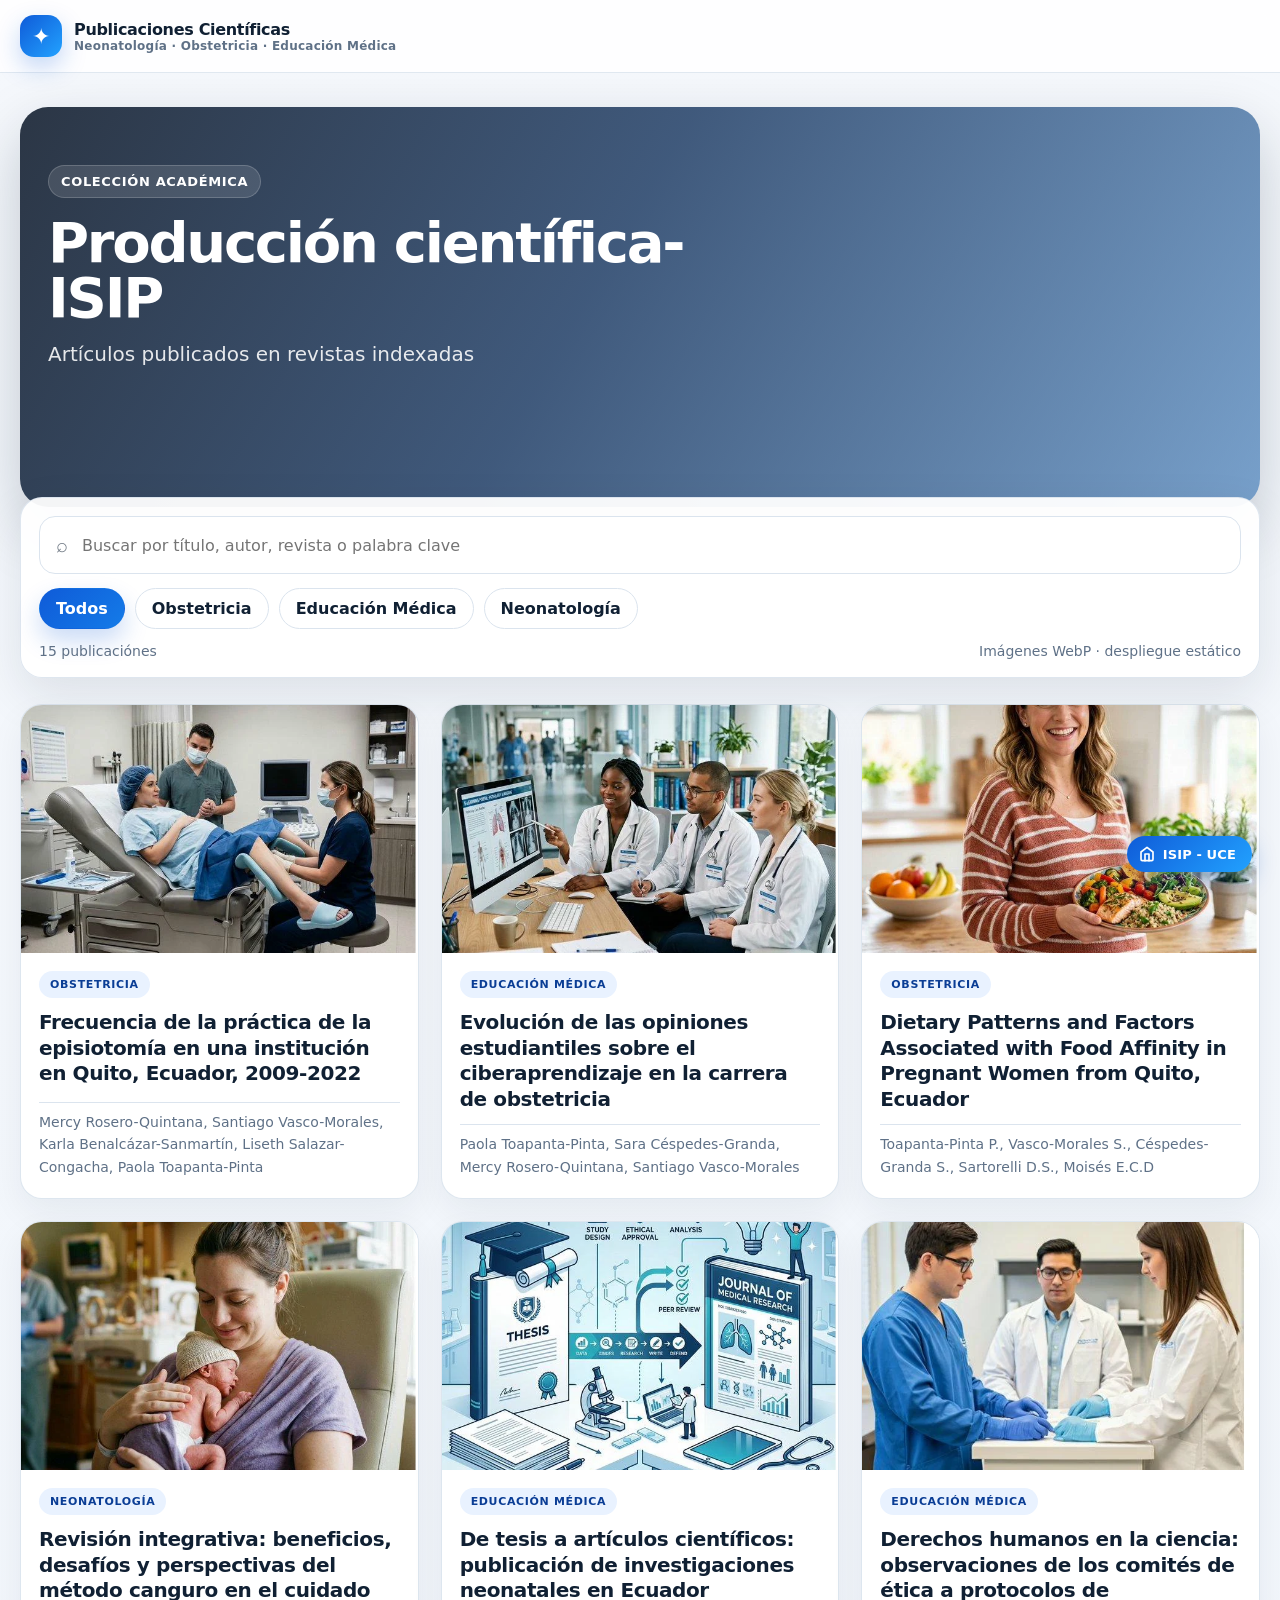
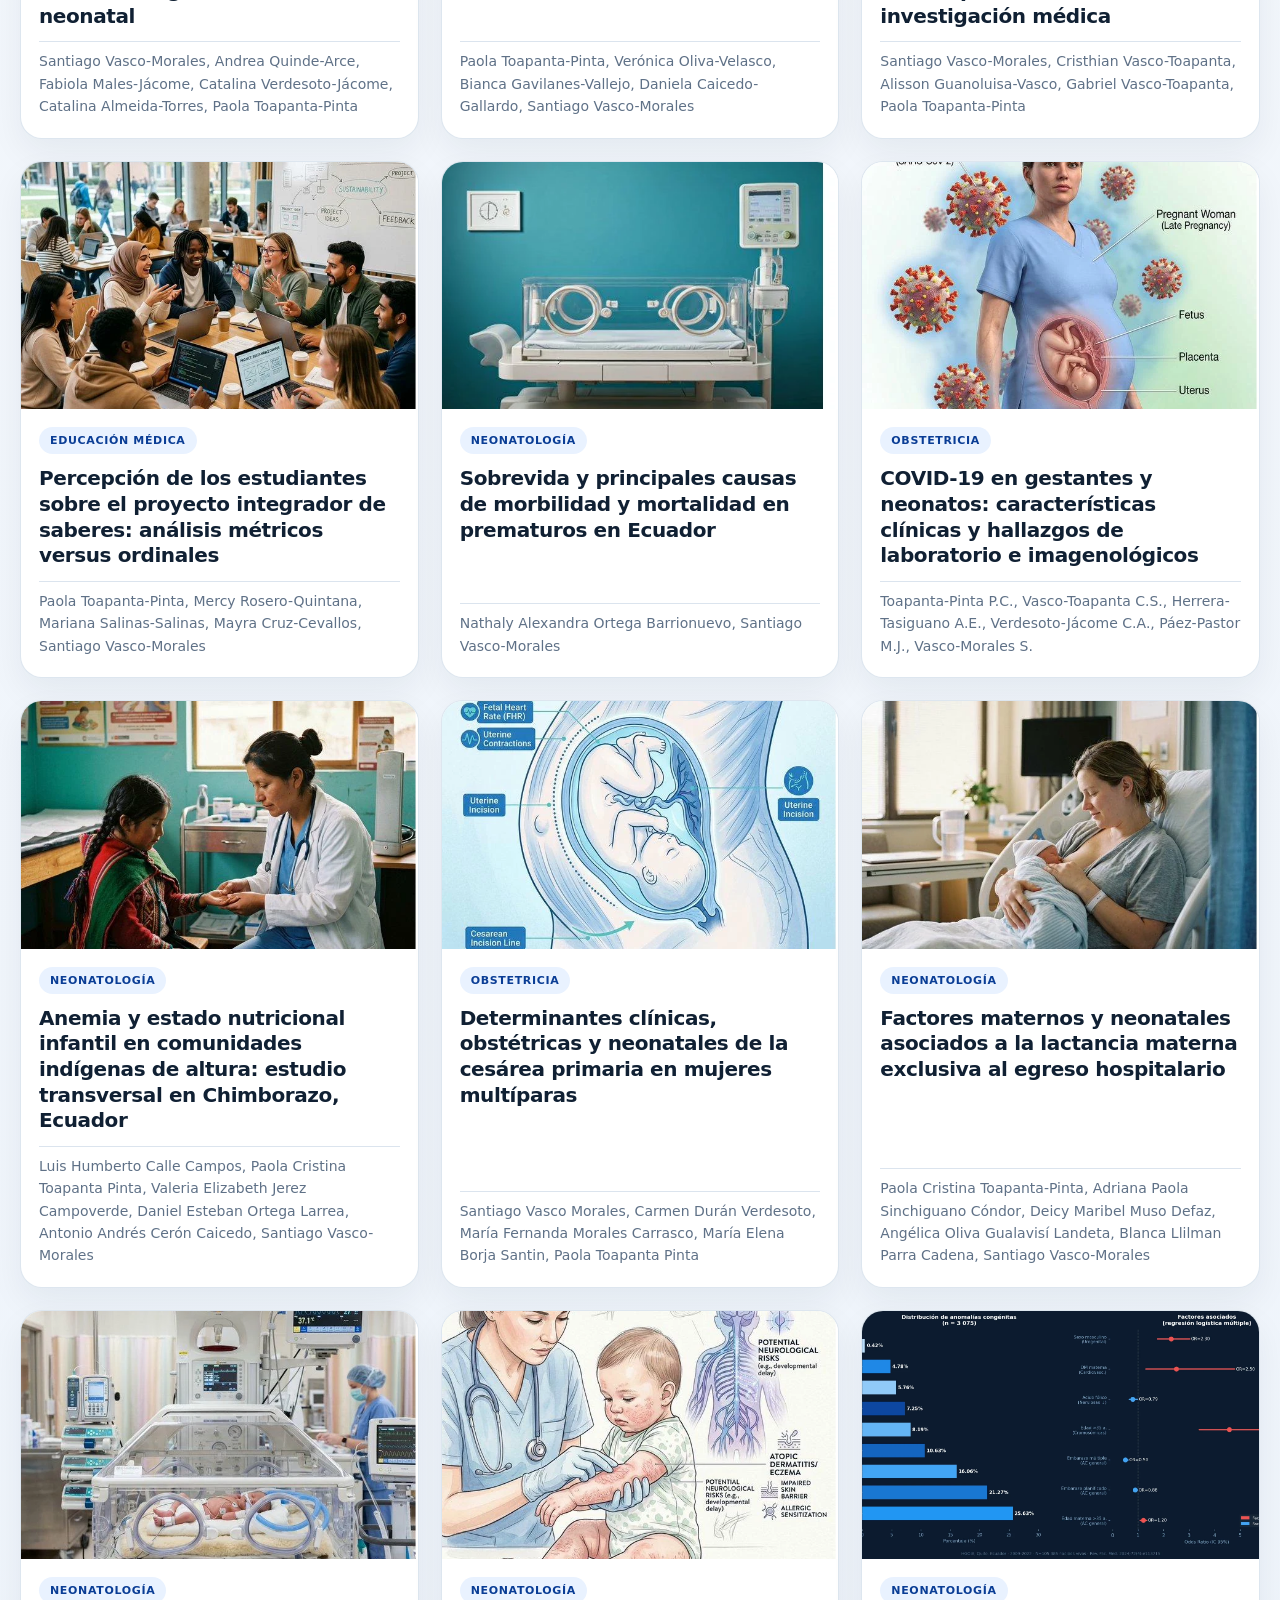
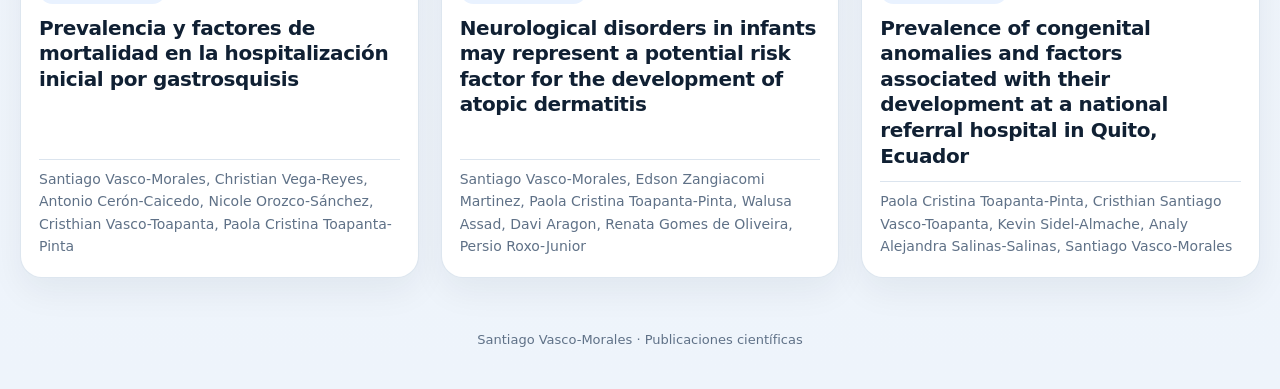
==== index.html @ 85990f14 "Version inicial del sitio publicaciones-isip" ====
<!DOCTYPE html>
<html lang="es">
<head>
  <meta charset="utf-8">
  <meta name="viewport" content="width=device-width,initial-scale=1">
  <title>Publicaciones Científicas | Santiago Vasco-Morales</title>
  <meta name="description" content="Colección de publicaciones científicas en Neonatología, Obstetricia y Educación Médica.">
  <link rel="stylesheet" href="css/styles.css">
</head>
<body>
  <header class="topbar">
    <div class="container topbar-inner">
      <div class="brand">
        <div class="brand-mark">✦</div>
        <div>
          <div>Publicaciones Científicas</div>
          <small>Neonatología · Obstetricia · Educación Médica</small>
        </div>
      </div>
    </div>
  </header>

  <section class="hero">
    <div class="container">
      <div class="hero-card">
        <div class="hero-content">
          <div class="eyebrow">Colección académica</div>
          <h1>Producción científica-ISIP</h1>
          <p>Artículos publicados en revistas indexadas</p>
        </div>
      </div>
    </div>
  </section>

  <section class="toolbar">
    <div class="container">
      <div class="toolbar-card">
        <label class="search-wrap">
          <span>⌕</span>
          <input id="searchInput" type="search" placeholder="Buscar por título, autor, revista o palabra clave">
        </label>
        <div class="filters" id="filters"></div>
        <div class="stats">
          <div id="resultText">15 publicaciones</div>
          <div>Imágenes WebP · despliegue estático</div>
        </div>
      </div>
    </div>
  </section>

  <main class="grid-section">
    <div class="container">
      <div id="grid" class="grid"></div>
      <div id="empty" class="empty">No hay resultados.</div>
    </div>
  </main>

  <div id="modal" class="modal">
    <div class="dialog" role="dialog" aria-modal="true" aria-labelledby="dialogTitle">
      <div class="dialog-hero">
        <img id="modalImg" src="" alt="" loading="eager">
        <div class="dialog-overlay"></div>
        <button class="dialog-close" id="closeModal">×</button>
        <div class="dialog-top">
          <span id="modalCategory" class="badge"></span>
          <h2 id="dialogTitle" class="dialog-title"></h2>
        </div>
      </div>
      <div class="dialog-body">
        <div style="display:grid;gap:18px;">
          <section class="panel"><h3>Enfoque</h3><p id="modalEnfoque"></p></section>
          <section class="panel"><h3>Importancia</h3><p id="modalImportancia"></p></section>
        </div>
        <aside class="meta">
          <div class="meta-item"><span class="meta-label">Autores</span><div class="meta-value" id="modalAuthors"></div></div>
          <div class="meta-item"><span class="meta-label">Revista</span><div class="meta-value" id="modalJournal"></div></div>
          <div class="meta-item"><span class="meta-label">DOI / Enlace</span><div class="meta-value"><a id="modalDoi" class="doi-link" href="#" target="_blank" rel="noopener noreferrer"></a></div></div>
        </aside>
      </div>
    </div>
  </div>

  <footer class="footer"><div class="container">Santiago Vasco-Morales · Publicaciones científicas</div></footer>

  <script src="js/app.js"></script>

  <a href="https://www.uce.edu.ec/web/gisip/home" target="_blank" rel="noopener noreferrer"
     title="Ir a ISIP - UCE"
     style="
       position:fixed; bottom:28px; right:28px; z-index:999;
       display:flex; align-items:center; gap:8px;
       padding:10px 16px 10px 12px;
       background:linear-gradient(135deg,#0f5bd8,#22a2ff);
       color:#fff; font-family:inherit; font-size:13px; font-weight:700;
       border-radius:999px; text-decoration:none;
       box-shadow:0 8px 24px rgba(15,91,216,.35);
       transition:transform .2s, box-shadow .2s;
       letter-spacing:.01em;
     "
     onmouseover="this.style.transform='translateY(-2px)';this.style.boxShadow='0 14px 32px rgba(15,91,216,.45)'"
     onmouseout="this.style.transform='';this.style.boxShadow='0 8px 24px rgba(15,91,216,.35)'"
  >
    <svg width="16" height="16" viewBox="0 0 24 24" fill="none" stroke="currentColor" stroke-width="2.5" stroke-linecap="round" stroke-linejoin="round"><path d="M3 9l9-7 9 7v11a2 2 0 0 1-2 2H5a2 2 0 0 1-2-2z"/><polyline points="9 22 9 12 15 12 15 22"/></svg>
    ISIP - UCE
  </a>
</body>
</html>
---- css/styles.css ----
:root {
      --bg: #f4f7fb;
      --surface: #ffffff;
      --surface-2: #f8fafc;
      --text: #102033;
      --muted: #5f7187;
      --line: #dbe4ee;
      --primary: #0f5bd8;
      --primary-2: #0a3d95;
      --chip: #e9f2ff;
      --shadow: 0 18px 48px rgba(16,32,51,.10);
      --radius: 18px;
      --max: 1240px;
    }
    * { box-sizing: border-box; }
    html { scroll-behavior: smooth; }
    body {
      margin: 0;
      font-family: Inter, ui-sans-serif, system-ui, -apple-system, BlinkMacSystemFont, "Segoe UI", sans-serif;
      color: var(--text);
      background: linear-gradient(180deg, #f5f8fc 0%, #eef4fb 100%);
    }
    img { max-width: 100%; display: block; }
    a { color: inherit; text-decoration: none; }
    button, input { font: inherit; }
    .container { width: min(calc(100% - 32px), var(--max)); margin: 0 auto; }
    .topbar {
      position: sticky; top: 0; z-index: 30;
      background: rgba(255,255,255,.86);
      backdrop-filter: blur(10px);
      border-bottom: 1px solid rgba(219,228,238,.85);
    }
    .topbar-inner {
      display: flex; align-items: center; justify-content: space-between; gap: 16px;
      min-height: 72px;
    }
    .brand {
      display: flex; align-items: center; gap: 12px; font-weight: 800; letter-spacing: -.02em;
    }
    .brand-mark {
      width: 42px; height: 42px; border-radius: 14px;
      background: linear-gradient(135deg, var(--primary), #22a2ff);
      box-shadow: 0 10px 24px rgba(15,91,216,.25);
      display: grid; place-items: center; color: white; font-size: 22px;
      flex: 0 0 auto;
    }
    .brand small { display: block; color: var(--muted); font-weight: 600; font-size: 12px; letter-spacing: .02em; }
    .hero { padding: 34px 0 24px; }
    .hero-card {
      position: relative; overflow: hidden; border-radius: 28px; min-height: 400px;
      color: white; box-shadow: 0 24px 60px rgba(11,27,46,.22);
      background: linear-gradient(120deg, rgba(10,22,39,.86) 0%, rgba(13,45,88,.78) 46%, rgba(17,88,162,.55) 100%);
      isolation: isolate;
    }
    .hero-content { width: min(100%, 780px); padding: 58px 28px; }
    .eyebrow {
      display: inline-flex; align-items: center; gap: 8px;
      padding: 8px 12px; border-radius: 999px;
      background: rgba(255,255,255,.12); border: 1px solid rgba(255,255,255,.18);
      font-size: 13px; font-weight: 700; letter-spacing: .05em; text-transform: uppercase;
    }
    h1 { margin: 18px 0 12px; font-size: clamp(34px, 5vw, 56px); line-height: .98; letter-spacing: -.04em; }
    .hero p { margin: 0; max-width: 720px; color: rgba(255,255,255,.88); font-size: clamp(16px, 2vw, 20px); line-height: 1.65; }
    .toolbar { margin: -34px auto 0; position: relative; z-index: 4; }
    .toolbar-card {
      background: rgba(255,255,255,.95); border: 1px solid rgba(219,228,238,.9);
      box-shadow: var(--shadow); border-radius: 22px; padding: 18px; display: grid; gap: 14px;
    }
    .search-wrap {
      display: flex; align-items: center; gap: 12px; min-height: 58px;
      border: 1px solid var(--line); background: var(--surface); border-radius: 16px; padding: 0 16px;
    }
    .search-wrap span { font-size: 20px; opacity: .6; }
    .search-wrap input { width: 100%; border: 0; outline: 0; background: transparent; color: var(--text); }
    .filters { display: flex; flex-wrap: wrap; gap: 10px; }
    .filter-btn {
      border: 1px solid var(--line); background: var(--surface); color: var(--text);
      border-radius: 999px; padding: 10px 16px; font-weight: 700; cursor: pointer; transition: .2s ease;
    }
    .filter-btn:hover { border-color: #b8c8da; transform: translateY(-1px); }
    .filter-btn.active {
      background: linear-gradient(135deg, var(--primary), #147be8); color: #fff;
      border-color: transparent; box-shadow: 0 12px 24px rgba(15,91,216,.22);
    }
    .stats { display: flex; justify-content: space-between; align-items: center; gap: 12px; color: var(--muted); font-size: 14px; }
    .grid-section { padding: 26px 0 54px; }
    .grid { display: grid; grid-template-columns: repeat(3, minmax(0,1fr)); gap: 22px; }
    .card {
      background: var(--surface); border: 1px solid rgba(219,228,238,.92); border-radius: 22px;
      overflow: hidden; box-shadow: 0 14px 34px rgba(16,32,51,.06);
      transition: transform .22s ease, box-shadow .22s ease, border-color .22s ease;
      cursor: pointer; display: flex; flex-direction: column; min-height: 100%;
    }
    .card:hover { transform: translateY(-4px); box-shadow: 0 24px 50px rgba(16,32,51,.12); border-color: #c8d7e7; }
    .thumb { position: relative; aspect-ratio: 16/10; overflow: hidden; background: #e7eef7; }
    .thumb img { width: 100%; height: 100%; object-fit: cover; transition: transform .45s ease; }
    .card:hover .thumb img { transform: scale(1.035); }
    .content { padding: 18px 18px 20px; display: flex; flex-direction: column; gap: 12px; flex: 1; }
    .badge {
      width: fit-content; display: inline-flex; align-items: center;
      padding: 7px 11px; border-radius: 999px; background: var(--chip); color: var(--primary-2);
      font-weight: 800; font-size: 11px; letter-spacing: .06em; text-transform: uppercase;
    }
    .title { margin: 0; font-size: 20px; line-height: 1.28; letter-spacing: -.02em; }
    .authors { color: var(--muted); font-size: 14px; line-height: 1.6; margin-top: auto; padding-top: 8px; border-top: 1px solid var(--line); }
    .empty { display: none; background: var(--surface); border: 1px dashed #bfd0e3; border-radius: 22px; padding: 28px; color: var(--muted); text-align: center; }
    .modal { position: fixed; inset: 0; z-index: 80; display: none; align-items: flex-start; justify-content: center; padding: 24px 16px; background: rgba(8,18,32,.72); backdrop-filter: blur(8px); overflow: auto; }
    .modal.open { display: flex; }
    .dialog { width: min(100%, 1080px); background: var(--surface); border-radius: 28px; overflow: hidden; box-shadow: 0 28px 70px rgba(0,0,0,.25); animation: pop .18s ease-out; }
    @keyframes pop { from { opacity: 0; transform: translateY(10px) scale(.985); } to { opacity: 1; transform: translateY(0) scale(1); } }
    .dialog-hero { position: relative; min-height: 330px; background: #d9e7f8; }
    .dialog-hero img { width: 100%; height: 100%; object-fit: cover; position: absolute; inset: 0; }
    .dialog-overlay { position: absolute; inset: 0; background: linear-gradient(180deg, rgba(7,20,35,.18) 0%, rgba(7,20,35,.62) 65%, rgba(7,20,35,.82) 100%); }
    .dialog-top { position: absolute; left: 26px; right: 26px; bottom: 24px; color: white; display: grid; gap: 12px; }
    .dialog-title { margin: 0; font-size: clamp(28px, 4vw, 40px); line-height: 1.08; letter-spacing: -.03em; max-width: 900px; text-wrap: balance; }
    .dialog-close { position: absolute; top: 18px; right: 18px; border: 0; border-radius: 999px; width: 46px; height: 46px; background: rgba(10,20,35,.46); color: white; cursor: pointer; font-size: 24px; }
    .dialog-body { padding: 24px 26px 28px; display: grid; grid-template-columns: 1.1fr .9fr; gap: 22px; }
    .panel { background: var(--surface-2); border: 1px solid var(--line); border-radius: 20px; padding: 18px; }
    .panel h3 { margin: 0 0 12px; font-size: 17px; letter-spacing: -.02em; }
    .panel p { margin: 0; color: #314357; line-height: 1.75; font-size: 15px; text-align: justify; }
    .meta { display: grid; gap: 12px; }
    .meta-item { background: var(--surface-2); border: 1px solid var(--line); border-radius: 18px; padding: 15px 16px; }
    .meta-label { display: block; margin-bottom: 6px; font-size: 12px; color: var(--muted); text-transform: uppercase; letter-spacing: .07em; font-weight: 800; }
    .meta-value { font-size: 15px; line-height: 1.6; word-break: break-word; }
    .doi-link { color: var(--primary); font-weight: 700; }
    .footer { padding: 0 0 42px; color: var(--muted); font-size: 13px; text-align: center; }
    @media (max-width: 1080px) { .grid { grid-template-columns: repeat(2, minmax(0,1fr)); } .dialog-body { grid-template-columns: 1fr; } }
    @media (max-width: 720px) {
      .topbar-inner { min-height: 64px; } .brand-mark { width: 38px; height: 38px; border-radius: 12px; }
      .hero-card { min-height: 360px; } .hero-content { padding: 40px 20px 84px; }
      .toolbar { margin-top: -58px; } .grid { grid-template-columns: 1fr; }
      .dialog-top { left: 18px; right: 18px; bottom: 18px; } .dialog-body { padding: 18px; }
      .panel, .meta-item { padding: 15px; } .dialog-hero { min-height: 260px; }
    }
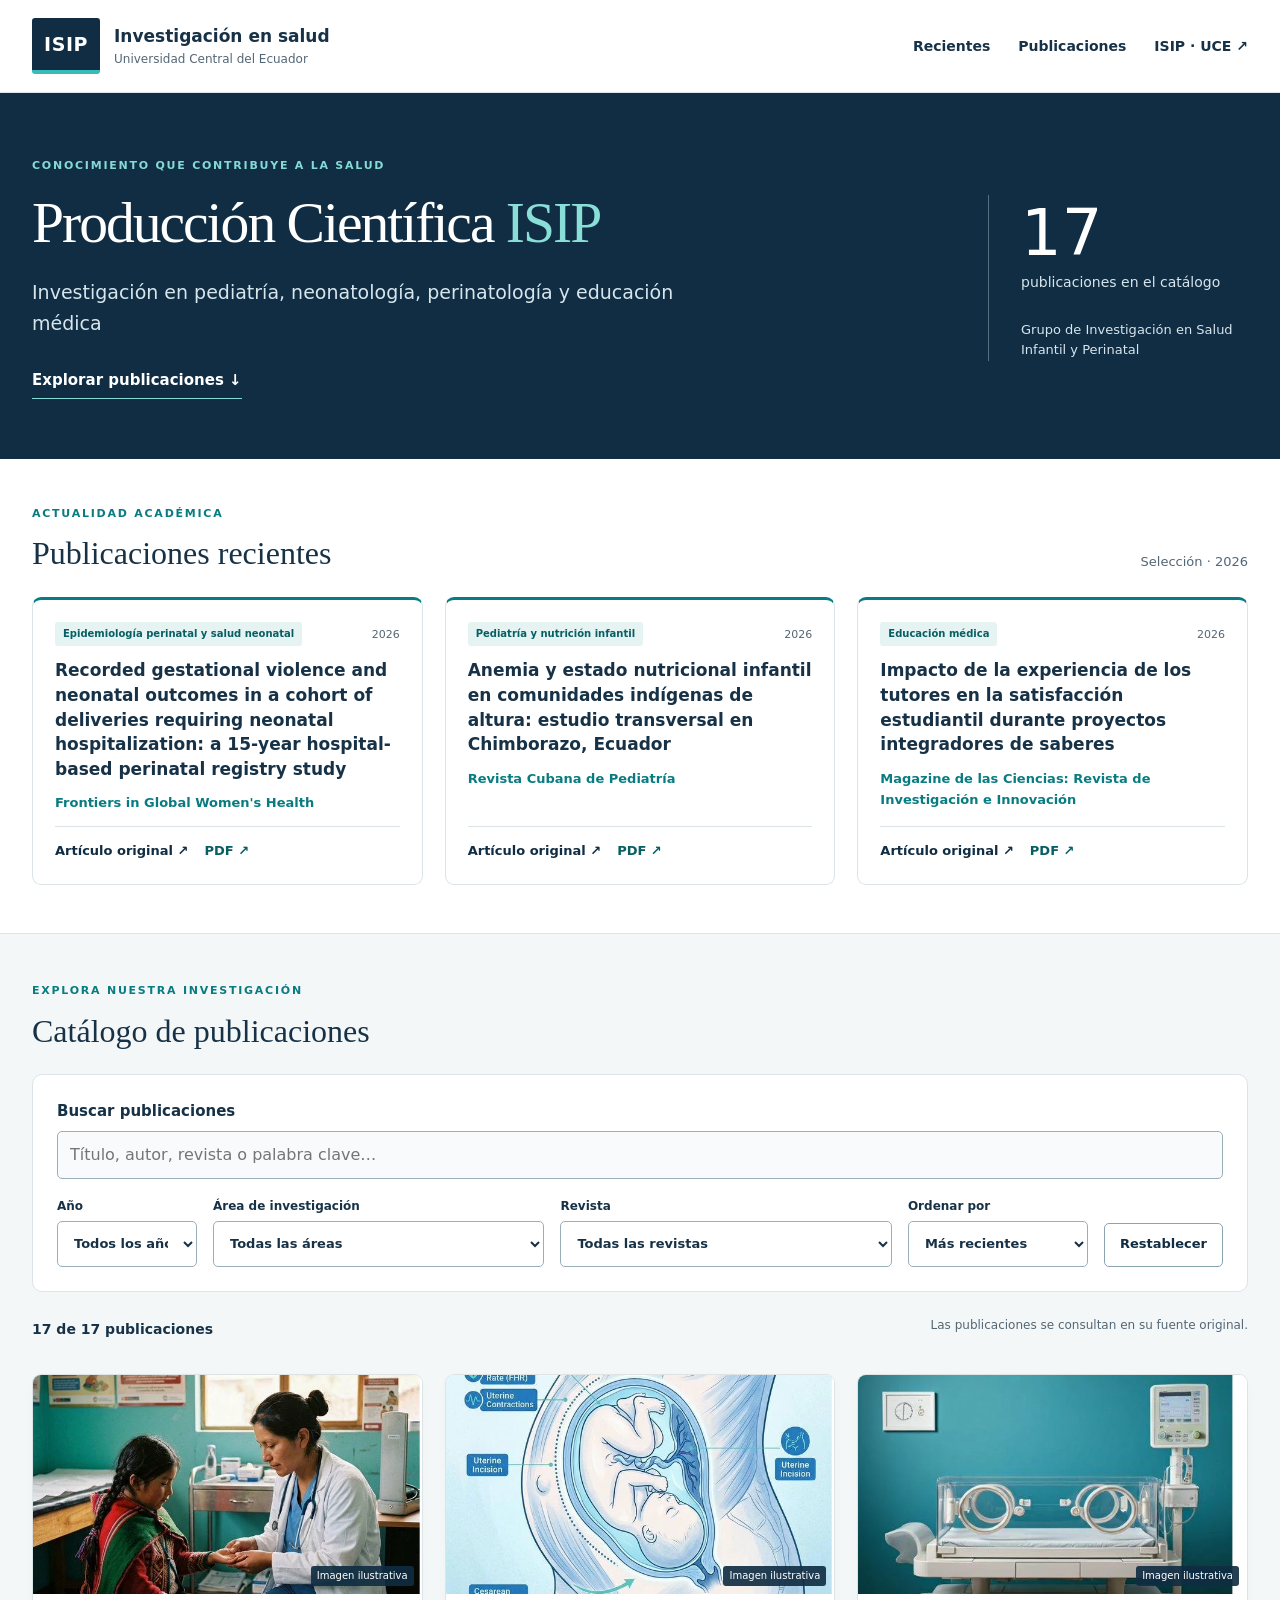
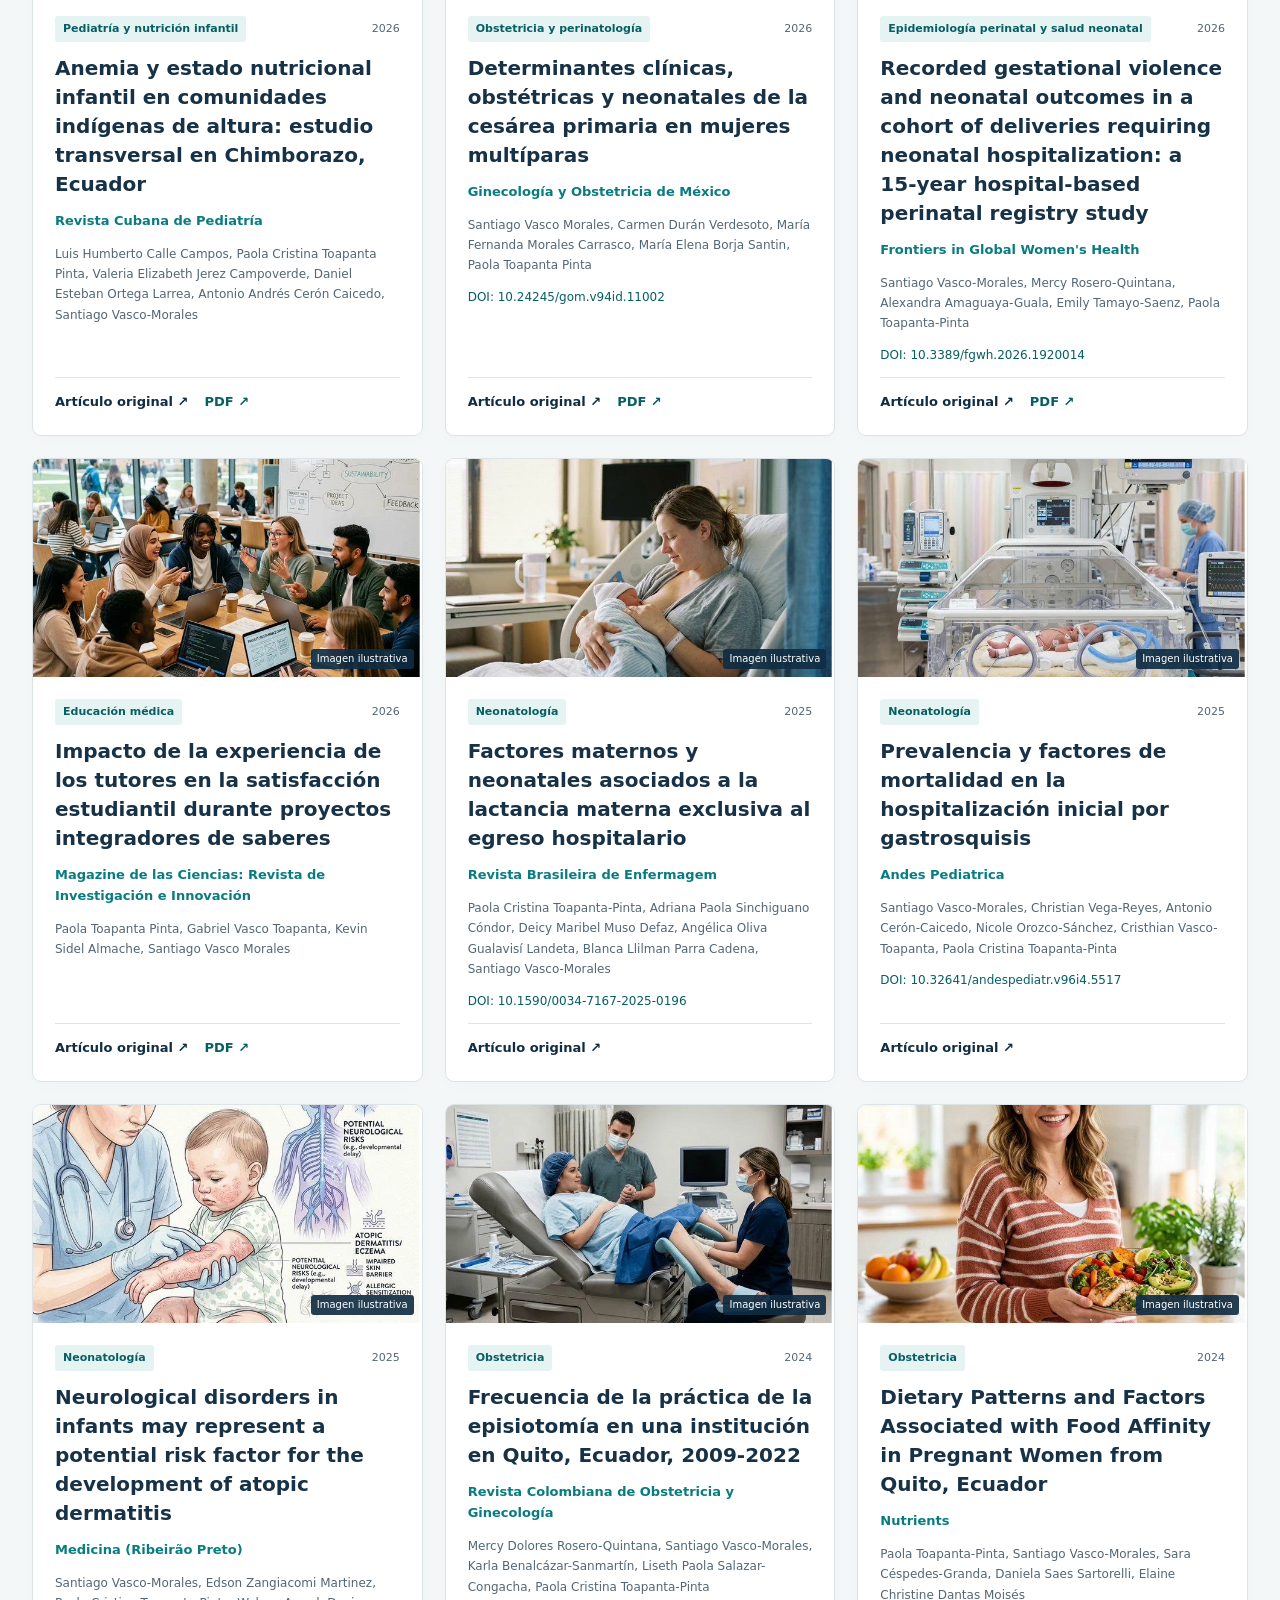
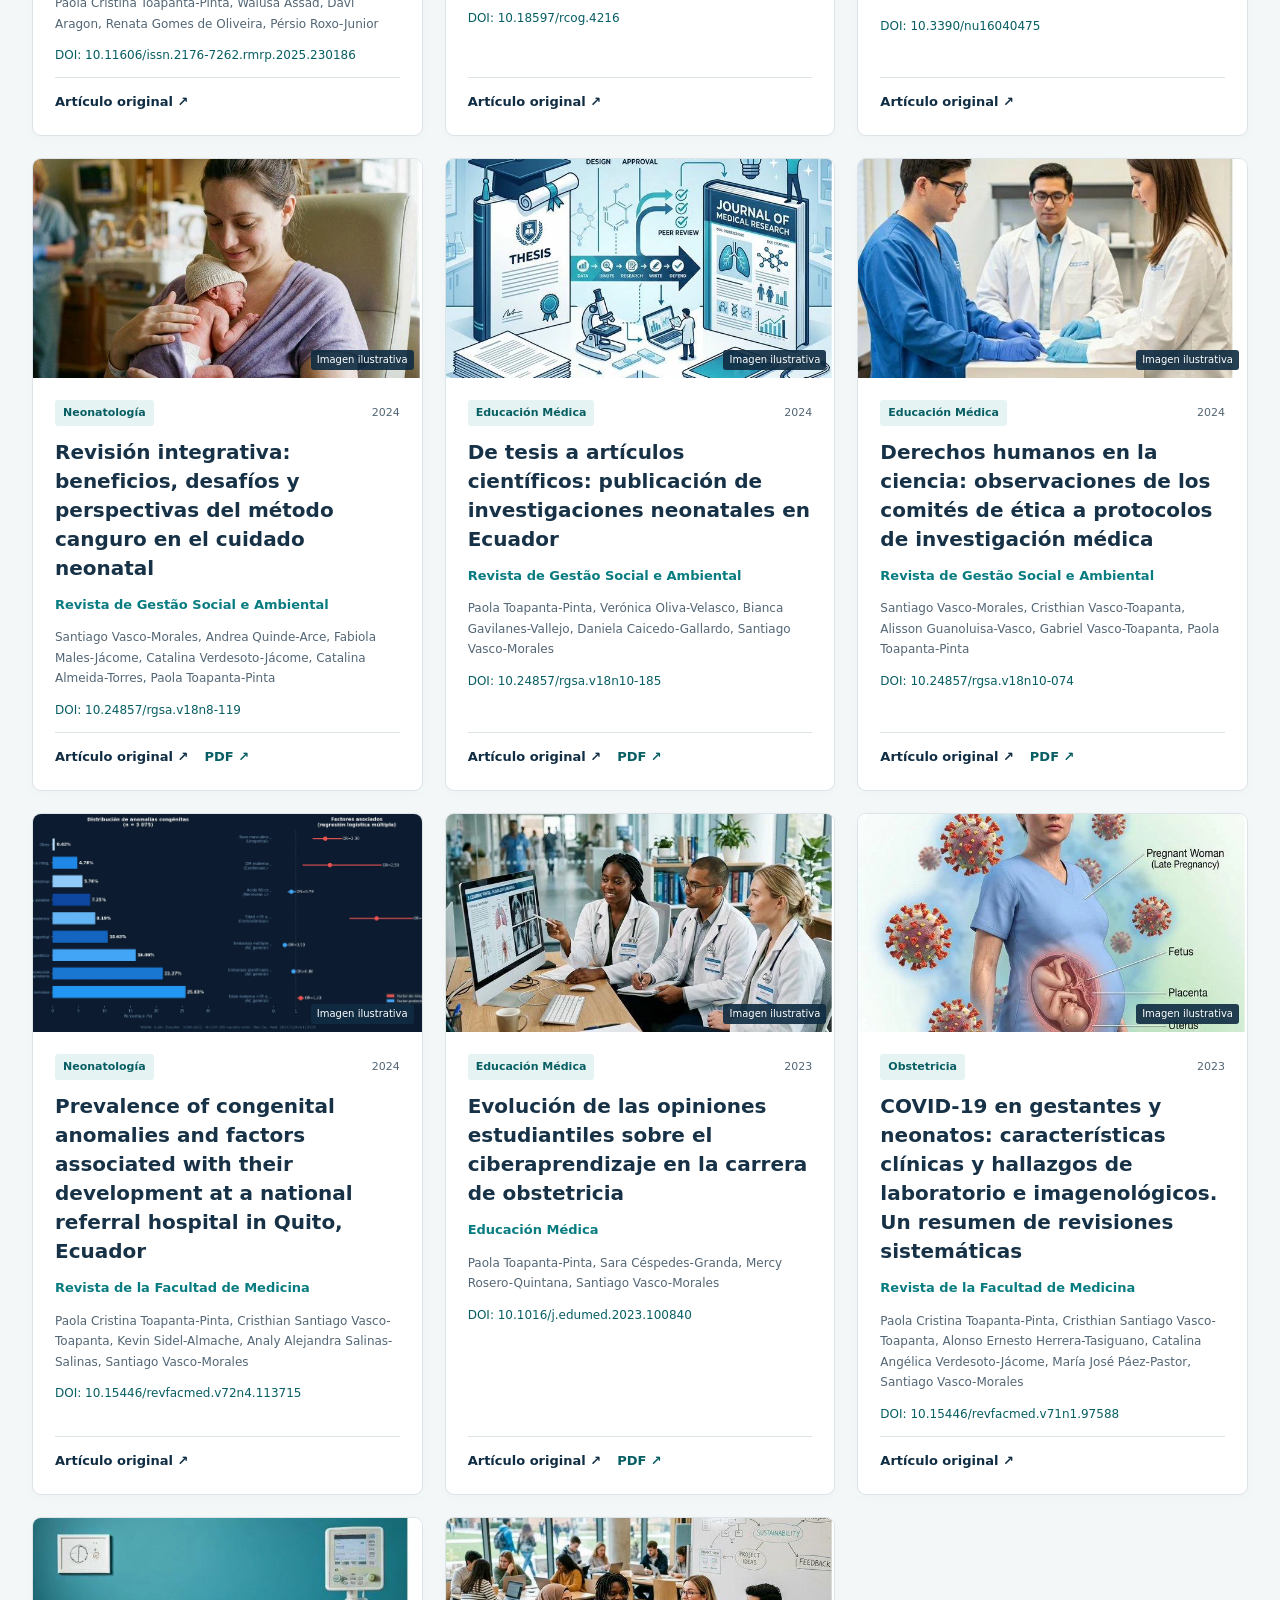
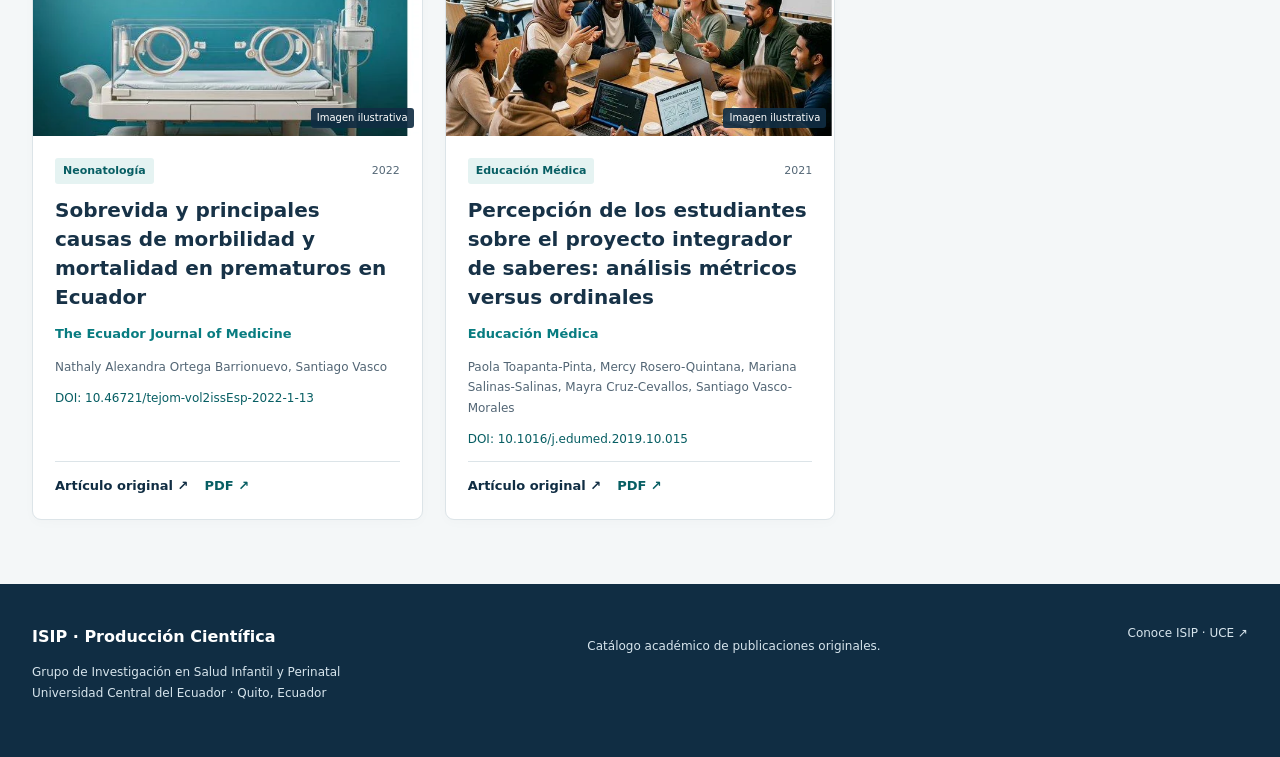
==== commit 27950bc9: "Actualizar portal ISIP y validar catalogo bibliografico" ====
--- a/index.html
+++ b/index.html
@@ -1,107 +1,29 @@
 <!DOCTYPE html>
 <html lang="es">
 <head>
-  <meta charset="utf-8">
-  <meta name="viewport" content="width=device-width,initial-scale=1">
-  <title>Publicaciones Científicas | Santiago Vasco-Morales</title>
-  <meta name="description" content="Colección de publicaciones científicas en Neonatología, Obstetricia y Educación Médica.">
-  <link rel="stylesheet" href="css/styles.css">
+<meta charset="utf-8"><meta name="viewport" content="width=device-width,initial-scale=1">
+<title>Producción Científica ISIP | Universidad Central del Ecuador</title>
+<meta name="description" content="Publicaciones científicas de ISIP en pediatría, neonatología, perinatología y educación médica.">
+<link rel="icon" type="image/svg+xml" href="assets/favicon.svg">
+<link rel="stylesheet" href="css/styles.css">
+<script src="js/articles.js" defer></script><script src="js/app.js" defer></script>
 </head>
 <body>
-  <header class="topbar">
-    <div class="container topbar-inner">
-      <div class="brand">
-        <div class="brand-mark">✦</div>
-        <div>
-          <div>Publicaciones Científicas</div>
-          <small>Neonatología · Obstetricia · Educación Médica</small>
-        </div>
-      </div>
-    </div>
-  </header>
-
-  <section class="hero">
-    <div class="container">
-      <div class="hero-card">
-        <div class="hero-content">
-          <div class="eyebrow">Colección académica</div>
-          <h1>Producción científica-ISIP</h1>
-          <p>Artículos publicados en revistas indexadas</p>
-        </div>
-      </div>
-    </div>
-  </section>
-
-  <section class="toolbar">
-    <div class="container">
-      <div class="toolbar-card">
-        <label class="search-wrap">
-          <span>⌕</span>
-          <input id="searchInput" type="search" placeholder="Buscar por título, autor, revista o palabra clave">
-        </label>
-        <div class="filters" id="filters"></div>
-        <div class="stats">
-          <div id="resultText">15 publicaciones</div>
-          <div>Imágenes WebP · despliegue estático</div>
-        </div>
-      </div>
-    </div>
-  </section>
-
-  <main class="grid-section">
-    <div class="container">
-      <div id="grid" class="grid"></div>
-      <div id="empty" class="empty">No hay resultados.</div>
-    </div>
-  </main>
-
-  <div id="modal" class="modal">
-    <div class="dialog" role="dialog" aria-modal="true" aria-labelledby="dialogTitle">
-      <div class="dialog-hero">
-        <img id="modalImg" src="" alt="" loading="eager">
-        <div class="dialog-overlay"></div>
-        <button class="dialog-close" id="closeModal">×</button>
-        <div class="dialog-top">
-          <span id="modalCategory" class="badge"></span>
-          <h2 id="dialogTitle" class="dialog-title"></h2>
-        </div>
-      </div>
-      <div class="dialog-body">
-        <div style="display:grid;gap:18px;">
-          <section class="panel"><h3>Enfoque</h3><p id="modalEnfoque"></p></section>
-          <section class="panel"><h3>Importancia</h3><p id="modalImportancia"></p></section>
-        </div>
-        <aside class="meta">
-          <div class="meta-item"><span class="meta-label">Autores</span><div class="meta-value" id="modalAuthors"></div></div>
-          <div class="meta-item"><span class="meta-label">Revista</span><div class="meta-value" id="modalJournal"></div></div>
-          <div class="meta-item"><span class="meta-label">DOI / Enlace</span><div class="meta-value"><a id="modalDoi" class="doi-link" href="#" target="_blank" rel="noopener noreferrer"></a></div></div>
-        </aside>
-      </div>
-    </div>
-  </div>
-
-  <footer class="footer"><div class="container">Santiago Vasco-Morales · Publicaciones científicas</div></footer>
-
-  <script src="js/app.js"></script>
-
-  <a href="https://www.uce.edu.ec/web/gisip/home" target="_blank" rel="noopener noreferrer"
-     title="Ir a ISIP - UCE"
-     style="
-       position:fixed; bottom:28px; right:28px; z-index:999;
-       display:flex; align-items:center; gap:8px;
-       padding:10px 16px 10px 12px;
-       background:linear-gradient(135deg,#0f5bd8,#22a2ff);
-       color:#fff; font-family:inherit; font-size:13px; font-weight:700;
-       border-radius:999px; text-decoration:none;
-       box-shadow:0 8px 24px rgba(15,91,216,.35);
-       transition:transform .2s, box-shadow .2s;
-       letter-spacing:.01em;
-     "
-     onmouseover="this.style.transform='translateY(-2px)';this.style.boxShadow='0 14px 32px rgba(15,91,216,.45)'"
-     onmouseout="this.style.transform='';this.style.boxShadow='0 8px 24px rgba(15,91,216,.35)'"
-  >
-    <svg width="16" height="16" viewBox="0 0 24 24" fill="none" stroke="currentColor" stroke-width="2.5" stroke-linecap="round" stroke-linejoin="round"><path d="M3 9l9-7 9 7v11a2 2 0 0 1-2 2H5a2 2 0 0 1-2-2z"/><polyline points="9 22 9 12 15 12 15 22"/></svg>
-    ISIP - UCE
-  </a>
-</body>
-</html>
+<a class="skip-link" href="#catalogo">Saltar al catálogo</a>
+<header class="topbar"><div class="container topbar-inner">
+<a class="brand" href="index.html"><span class="brand-mark">ISIP</span><span>Investigación en salud<small>Universidad Central del Ecuador</small></span></a>
+<nav aria-label="Navegación principal"><a href="#recientes">Recientes</a><a href="#catalogo">Publicaciones</a><a href="https://www.uce.edu.ec/web/gisip/home" target="_blank" rel="noopener noreferrer">ISIP · UCE ↗</a></nav>
+</div></header>
+<main id="main">
+<section class="hero"><div class="container hero-inner"><div><p class="eyebrow">CONOCIMIENTO QUE CONTRIBUYE A LA SALUD</p><h1>Producción Científica <span>ISIP</span></h1><p class="hero-description">Investigación en pediatría, neonatología, perinatología y educación médica</p><a class="hero-link" href="#catalogo">Explorar publicaciones ↓</a></div><aside class="hero-aside"><span class="hero-number" id="totalCount">17</span><span>publicaciones en el catálogo</span><p>Grupo de Investigación en Salud Infantil y Perinatal</p></aside></div></section>
+<section class="container recent-section" id="recientes" aria-labelledby="recentTitle"><div class="section-heading"><div><p class="eyebrow">ACTUALIDAD ACADÉMICA</p><h2 id="recentTitle">Publicaciones recientes</h2></div><span>Selección · 2026</span></div><div id="recentGrid" class="recent-grid"></div></section>
+<section class="catalog-section" id="catalogo" aria-labelledby="catalogTitle" tabindex="-1"><div class="container"><div class="section-heading"><div><p class="eyebrow">EXPLORA NUESTRA INVESTIGACIÓN</p><h2 id="catalogTitle">Catálogo de publicaciones</h2></div></div>
+<form class="toolbar-card" id="searchForm" role="search"><label class="search-label" for="searchInput">Buscar publicaciones</label><input id="searchInput" type="search" placeholder="Título, autor, revista o palabra clave…">
+<div class="filters"><label>Año<select id="yearFilter"><option value="">Todos los años</option></select></label><label>Área de investigación<select id="areaFilter"><option value="">Todas las áreas</option></select></label><label>Revista<select id="journalFilter"><option value="">Todas las revistas</option></select></label><label>Ordenar por<select id="sortOrder"><option value="newest">Más recientes</option><option value="oldest">Más antiguas</option><option value="title">Título: A–Z</option></select></label><button id="resetFilters" type="button" class="secondary">Restablecer</button></div>
+</form><div class="stats"><p id="resultText" role="status" aria-live="polite"></p><p>Las publicaciones se consultan en su fuente original.</p></div>
+<div id="grid" class="grid"></div><div id="empty" class="empty" hidden><h3>No encontramos publicaciones</h3><p>Prueba con otras palabras o restablece los filtros.</p><button id="emptyReset" class="secondary">Restablecer filtros</button></div><noscript>Activa JavaScript para buscar y consultar el catálogo de publicaciones.</noscript>
+</div></section>
+</main>
+<dialog id="modal" aria-labelledby="dialogTitle"><div class="dialog-heading"><span id="modalCategory" class="badge"></span><button id="closeModal" aria-label="Cerrar detalles">×</button></div><div class="dialog-content"><h2 id="dialogTitle"></h2><p id="modalAuthors" class="authors"></p><p id="modalJournal"></p><p id="modalBibliography"></p><div class="detail-panels"><section class="panel"><h3>Enfoque</h3><p id="modalEnfoque"></p></section><section class="panel"><h3>Importancia</h3><p id="modalImportancia"></p></section></div><p id="metadataNote" class="metadata-note" hidden></p><p id="modalDoiRow">DOI: <a id="modalDoi" target="_blank" rel="noopener noreferrer"></a></p><div class="actions"><a id="modalSource" class="primary" target="_blank" rel="noopener noreferrer">Consultar artículo ↗</a><a id="modalPdf" class="secondary" target="_blank" rel="noopener noreferrer" hidden>Ver PDF ↗</a></div></div></dialog>
+<footer class="footer"><div class="container footer-inner"><div><strong>ISIP · Producción Científica</strong><p>Grupo de Investigación en Salud Infantil y Perinatal<br>Universidad Central del Ecuador · Quito, Ecuador</p></div><p>Catálogo académico de publicaciones originales.</p><a href="https://www.uce.edu.ec/web/gisip/home" target="_blank" rel="noopener noreferrer">Conoce ISIP · UCE ↗</a></div></footer>
+</body></html>
--- a/css/styles.css
+++ b/css/styles.css
@@ -1,136 +1,123 @@
+:root{--navy:#102d43;--teal:#087c80;--text:#173247;--muted:#536675;--line:#dce4e8;--bg:#f4f7f8;--white:#fff;--max:1240px}
+*{box-sizing:border-box}
+html{scroll-behavior:smooth;scroll-padding-top:90px}
+body{margin:0;background:var(--white);color:var(--text);font-family:Inter,system-ui,-apple-system,'Segoe UI',sans-serif;font-size:15px;line-height:1.6}
+a{color:inherit;text-decoration:none}
+button,input,select{font:inherit}
+button,a,input,select{-webkit-tap-highlight-color:transparent}
+button{cursor:pointer}
+a:hover{text-decoration:underline}
+button:focus-visible,a:focus-visible,input:focus-visible,select:focus-visible,[tabindex]:focus-visible{outline:3px solid #00868a;outline-offset:4px}
+img{max-width:100%;display:block}
+[hidden]{display:none!important}
+.container{width:min(calc(100% - 64px),var(--max));margin:auto}
+.skip-link{position:fixed;top:-100px;left:16px;background:white;padding:12px;z-index:100}
+.skip-link:focus{top:12px}
+.topbar{background:white;border-bottom:1px solid var(--line)}
+.topbar-inner{min-height:92px;display:flex;justify-content:space-between;align-items:center;gap:24px}
+.brand{display:flex;align-items:center;gap:14px;font-weight:700;font-size:17px}
+.brand-mark{background:var(--navy);color:white;border-bottom:4px solid #37bcba;padding:11px 12px;font-size:19px;letter-spacing:.03em;border-radius:3px}
+.brand small{display:block;font-size:12px;font-weight:400;color:var(--muted)}
+nav{display:flex;gap:28px;font-size:14px;font-weight:600}
+.hero{background:var(--navy);color:white;padding:64px 0 60px}
+.hero-inner{display:grid;grid-template-columns:1fr 260px;gap:72px;align-items:center}
+.eyebrow{font-size:11px;font-weight:750;letter-spacing:.16em;margin:0 0 12px;color:var(--teal)}
+.hero .eyebrow{color:#85dad6}
+h1{font-family:Georgia,'Times New Roman',serif;font-size:clamp(38px,4.5vw,64px);font-weight:400;line-height:1.12;letter-spacing:-.035em;margin:16px 0 22px;max-width:750px}
+h1 span{color:#89ded8}
+.hero-description{font-size:19px;line-height:1.65;color:#d7e5ed;max-width:650px;margin-bottom:28px}
+.hero-link{display:inline-block;font-weight:600;border-bottom:1px solid #85dad6;padding-bottom:6px}
+.hero-aside{border-left:1px solid #517181;padding-left:32px;color:#d7e5ed;font-size:14px}
+.hero-number{display:block;font-size:64px;color:white;line-height:1.2;font-weight:350}
+.hero-aside p{margin:26px 0 0;font-size:13px}
+.recent-section{padding-top:46px;padding-bottom:48px}
+.section-heading{display:flex;align-items:end;justify-content:space-between;gap:24px;margin-bottom:24px}
+.section-heading h2{font-family:Georgia,serif;font-size:32px;line-height:1.2;font-weight:400;margin:0}
+.section-heading>span{font-size:13px;color:var(--muted)}
+.recent-grid,.grid{display:grid;grid-template-columns:repeat(3,minmax(0,1fr));gap:22px}
+.recent-grid .card{border-top:3px solid var(--teal);box-shadow:none}
+.recent-grid .title{font-size:17px}
+.recent-grid .content{padding:22px}
+.recent-grid .badge{font-size:10px}
+.catalog-section{background:var(--bg);border-top:1px solid var(--line);padding:48px 0 64px}
+.toolbar-card{padding:24px;background:white;border:1px solid var(--line);border-radius:10px}
+.search-label{display:block;font-weight:600;margin-bottom:8px}
+input,select{color:var(--text);background:#fff;border:1px solid #9bafb9;border-radius:5px;min-height:46px;padding:10px 12px;width:100%}
+input[type=search]{font-size:16px;background:#f8fafb}
+.filters{display:grid;grid-template-columns:140px 1fr 1fr 180px auto;gap:16px;align-items:end;margin-top:18px}
+.filters label{font-size:12px;font-weight:650;min-width:0}
+.filters select{display:block;margin-top:5px;font-size:13px}
+.secondary,.primary{display:inline-flex;align-items:center;justify-content:center;min-height:44px;padding:9px 15px;border:1px solid #8ca4b0;border-radius:5px;background:white;color:var(--navy);font-weight:600;font-size:13px}
+.primary{background:var(--navy);color:white;border-color:var(--navy)}
+.stats{display:flex;justify-content:space-between;gap:20px;font-size:12px;color:var(--muted);margin:12px 0 20px}
+#resultText{font-weight:650;color:var(--text);font-size:14px}
+.card{background:white;border:1px solid var(--line);border-radius:9px;overflow:hidden;display:flex;flex-direction:column;box-shadow:0 3px 12px #102d4305}
+.thumb{aspect-ratio:16/9;position:relative;background:#e1e9ec;overflow:hidden}
+.thumb img{width:100%;height:100%;object-fit:cover}
+.thumb>span{position:absolute;bottom:8px;right:8px;color:white;background:#102d43e8;padding:2px 6px;border-radius:3px;font-size:10px}
+.content{padding:22px;display:flex;flex:1;flex-direction:column;gap:12px}
+.card-meta{display:flex;gap:10px;align-items:start;justify-content:space-between}
+.badge{color:#075e63;background:#e5f3f2;font-size:11px;line-height:1.45;font-weight:650;padding:5px 8px;border-radius:3px}
+.year{font-size:11px;white-space:nowrap;color:var(--muted);padding-top:4px}
+.title{font-size:20px;line-height:1.45;margin:0;font-weight:650}
+.title-button{background:none;border:0;color:inherit;text-align:left;font:inherit;padding:0}
+.title-button:hover{color:var(--teal)}
+.journal{font-size:13px;color:var(--teal);font-weight:600;margin:0}
+.authors{font-size:12px;color:var(--muted);line-height:1.7;margin:0}
+.doi-link{font-size:12px;color:#075e63;overflow-wrap:anywhere}
+.actions{margin-top:auto;padding-top:14px;border-top:1px solid var(--line);display:flex;flex-wrap:wrap;gap:16px;align-items:center;font-size:13px;font-weight:650}
+.article-link{color:var(--navy)}
+.pdf-link{color:#075e63}
+.empty{text-align:center;padding:40px;border:1px dashed #9bafb9;background:white;border-radius:9px}
+.footer{background:var(--navy);color:#d7e5ed;padding:40px 0;font-size:12px}
+.footer-inner{display:flex;justify-content:space-between;gap:32px}
+.footer strong{font-size:16px;color:white}
+.footer p{line-height:1.8}
+dialog{padding:0;width:min(850px,calc(100% - 32px));max-height:calc(100dvh - 48px);border:1px solid var(--line);border-radius:12px;color:var(--text);overflow:auto}
+dialog::backdrop{background:#061b2dbb}
+.dialog-heading{display:flex;align-items:center;justify-content:space-between;gap:20px;padding:20px 28px;border-bottom:1px solid var(--line)}
+#closeModal{background:var(--navy);color:white;border:0;border-radius:5px;width:44px;height:44px;flex-shrink:0;font-size:26px}
+.dialog-content{padding:28px}
+.dialog-content h2{font-family:Georgia,serif;line-height:1.35;font-size:28px;margin:0 0 18px}
+.detail-panels{display:grid;gap:16px;margin:24px 0}
+.panel{padding:20px;background:var(--bg);border:1px solid var(--line);border-radius:6px}
+.panel h3{margin:0 0 8px;font-size:16px}
+.panel p{margin:0;font-size:14px}
+.metadata-note{font-size:13px;background:#fff3d9;padding:16px}
+#modalDoiRow{overflow-wrap:anywhere;font-size:13px}
+#modalDoi{color:#075e63;text-decoration:underline}
+@media(max-width:1050px){.filters{grid-template-columns:1fr 1fr}
+.filters .secondary{justify-self:start}
+.grid{grid-template-columns:repeat(2,minmax(0,1fr))}
+.recent-grid{grid-template-columns:1fr 1fr}
+.recent-grid .card:last-child{grid-column:1/-1}
+.hero-inner{gap:32px;grid-template-columns:1fr 200px}
+nav{gap:16px}
+}
+@media(max-width:650px){.container{width:calc(100% - 32px)}
+.topbar-inner{padding:16px 0;align-items:start;flex-direction:column;gap:16px}
+.brand{font-size:15px}
+nav{width:100%;justify-content:space-between;font-size:12px}
+.hero{padding:38px 0}
+.hero-inner{grid-template-columns:1fr;gap:28px}
+.hero-description{font-size:16px}
+.hero-aside{display:none}
+h1{font-size:42px}
+.section-heading h2{font-size:27px}
+.section-heading>span{display:none}
+.recent-section{padding-top:32px;padding-bottom:32px}
+.recent-grid,.grid{grid-template-columns:1fr}
+.recent-grid .card:last-child{grid-column:auto}
+.catalog-section{padding:32px 0}
+.toolbar-card{padding:18px}
+.filters{grid-template-columns:1fr;gap:12px}
+.stats{display:block}
+.stats p:last-child{font-size:11px}
+.card-meta{flex-wrap:wrap}
+.footer-inner{flex-direction:column;gap:12px}
+.dialog-content,.dialog-heading{padding:18px}
+.dialog-content h2{font-size:23px}
+}
+@media(prefers-reduced-motion:reduce){html{scroll-behavior:auto}
+}
 
-    :root {
-      --bg: #f4f7fb;
-      --surface: #ffffff;
-      --surface-2: #f8fafc;
-      --text: #102033;
-      --muted: #5f7187;
-      --line: #dbe4ee;
-      --primary: #0f5bd8;
-      --primary-2: #0a3d95;
-      --chip: #e9f2ff;
-      --shadow: 0 18px 48px rgba(16,32,51,.10);
-      --radius: 18px;
-      --max: 1240px;
-    }
-    * { box-sizing: border-box; }
-    html { scroll-behavior: smooth; }
-    body {
-      margin: 0;
-      font-family: Inter, ui-sans-serif, system-ui, -apple-system, BlinkMacSystemFont, "Segoe UI", sans-serif;
-      color: var(--text);
-      background: linear-gradient(180deg, #f5f8fc 0%, #eef4fb 100%);
-    }
-    img { max-width: 100%; display: block; }
-    a { color: inherit; text-decoration: none; }
-    button, input { font: inherit; }
-    .container { width: min(calc(100% - 32px), var(--max)); margin: 0 auto; }
-    .topbar {
-      position: sticky; top: 0; z-index: 30;
-      background: rgba(255,255,255,.86);
-      backdrop-filter: blur(10px);
-      border-bottom: 1px solid rgba(219,228,238,.85);
-    }
-    .topbar-inner {
-      display: flex; align-items: center; justify-content: space-between; gap: 16px;
-      min-height: 72px;
-    }
-    .brand {
-      display: flex; align-items: center; gap: 12px; font-weight: 800; letter-spacing: -.02em;
-    }
-    .brand-mark {
-      width: 42px; height: 42px; border-radius: 14px;
-      background: linear-gradient(135deg, var(--primary), #22a2ff);
-      box-shadow: 0 10px 24px rgba(15,91,216,.25);
-      display: grid; place-items: center; color: white; font-size: 22px;
-      flex: 0 0 auto;
-    }
-    .brand small { display: block; color: var(--muted); font-weight: 600; font-size: 12px; letter-spacing: .02em; }
-    .hero { padding: 34px 0 24px; }
-    .hero-card {
-      position: relative; overflow: hidden; border-radius: 28px; min-height: 400px;
-      color: white; box-shadow: 0 24px 60px rgba(11,27,46,.22);
-      background: linear-gradient(120deg, rgba(10,22,39,.86) 0%, rgba(13,45,88,.78) 46%, rgba(17,88,162,.55) 100%);
-      isolation: isolate;
-    }
-    .hero-content { width: min(100%, 780px); padding: 58px 28px; }
-    .eyebrow {
-      display: inline-flex; align-items: center; gap: 8px;
-      padding: 8px 12px; border-radius: 999px;
-      background: rgba(255,255,255,.12); border: 1px solid rgba(255,255,255,.18);
-      font-size: 13px; font-weight: 700; letter-spacing: .05em; text-transform: uppercase;
-    }
-    h1 { margin: 18px 0 12px; font-size: clamp(34px, 5vw, 56px); line-height: .98; letter-spacing: -.04em; }
-    .hero p { margin: 0; max-width: 720px; color: rgba(255,255,255,.88); font-size: clamp(16px, 2vw, 20px); line-height: 1.65; }
-    .toolbar { margin: -34px auto 0; position: relative; z-index: 4; }
-    .toolbar-card {
-      background: rgba(255,255,255,.95); border: 1px solid rgba(219,228,238,.9);
-      box-shadow: var(--shadow); border-radius: 22px; padding: 18px; display: grid; gap: 14px;
-    }
-    .search-wrap {
-      display: flex; align-items: center; gap: 12px; min-height: 58px;
-      border: 1px solid var(--line); background: var(--surface); border-radius: 16px; padding: 0 16px;
-    }
-    .search-wrap span { font-size: 20px; opacity: .6; }
-    .search-wrap input { width: 100%; border: 0; outline: 0; background: transparent; color: var(--text); }
-    .filters { display: flex; flex-wrap: wrap; gap: 10px; }
-    .filter-btn {
-      border: 1px solid var(--line); background: var(--surface); color: var(--text);
-      border-radius: 999px; padding: 10px 16px; font-weight: 700; cursor: pointer; transition: .2s ease;
-    }
-    .filter-btn:hover { border-color: #b8c8da; transform: translateY(-1px); }
-    .filter-btn.active {
-      background: linear-gradient(135deg, var(--primary), #147be8); color: #fff;
-      border-color: transparent; box-shadow: 0 12px 24px rgba(15,91,216,.22);
-    }
-    .stats { display: flex; justify-content: space-between; align-items: center; gap: 12px; color: var(--muted); font-size: 14px; }
-    .grid-section { padding: 26px 0 54px; }
-    .grid { display: grid; grid-template-columns: repeat(3, minmax(0,1fr)); gap: 22px; }
-    .card {
-      background: var(--surface); border: 1px solid rgba(219,228,238,.92); border-radius: 22px;
-      overflow: hidden; box-shadow: 0 14px 34px rgba(16,32,51,.06);
-      transition: transform .22s ease, box-shadow .22s ease, border-color .22s ease;
-      cursor: pointer; display: flex; flex-direction: column; min-height: 100%;
-    }
-    .card:hover { transform: translateY(-4px); box-shadow: 0 24px 50px rgba(16,32,51,.12); border-color: #c8d7e7; }
-    .thumb { position: relative; aspect-ratio: 16/10; overflow: hidden; background: #e7eef7; }
-    .thumb img { width: 100%; height: 100%; object-fit: cover; transition: transform .45s ease; }
-    .card:hover .thumb img { transform: scale(1.035); }
-    .content { padding: 18px 18px 20px; display: flex; flex-direction: column; gap: 12px; flex: 1; }
-    .badge {
-      width: fit-content; display: inline-flex; align-items: center;
-      padding: 7px 11px; border-radius: 999px; background: var(--chip); color: var(--primary-2);
-      font-weight: 800; font-size: 11px; letter-spacing: .06em; text-transform: uppercase;
-    }
-    .title { margin: 0; font-size: 20px; line-height: 1.28; letter-spacing: -.02em; }
-    .authors { color: var(--muted); font-size: 14px; line-height: 1.6; margin-top: auto; padding-top: 8px; border-top: 1px solid var(--line); }
-    .empty { display: none; background: var(--surface); border: 1px dashed #bfd0e3; border-radius: 22px; padding: 28px; color: var(--muted); text-align: center; }
-    .modal { position: fixed; inset: 0; z-index: 80; display: none; align-items: flex-start; justify-content: center; padding: 24px 16px; background: rgba(8,18,32,.72); backdrop-filter: blur(8px); overflow: auto; }
-    .modal.open { display: flex; }
-    .dialog { width: min(100%, 1080px); background: var(--surface); border-radius: 28px; overflow: hidden; box-shadow: 0 28px 70px rgba(0,0,0,.25); animation: pop .18s ease-out; }
-    @keyframes pop { from { opacity: 0; transform: translateY(10px) scale(.985); } to { opacity: 1; transform: translateY(0) scale(1); } }
-    .dialog-hero { position: relative; min-height: 330px; background: #d9e7f8; }
-    .dialog-hero img { width: 100%; height: 100%; object-fit: cover; position: absolute; inset: 0; }
-    .dialog-overlay { position: absolute; inset: 0; background: linear-gradient(180deg, rgba(7,20,35,.18) 0%, rgba(7,20,35,.62) 65%, rgba(7,20,35,.82) 100%); }
-    .dialog-top { position: absolute; left: 26px; right: 26px; bottom: 24px; color: white; display: grid; gap: 12px; }
-    .dialog-title { margin: 0; font-size: clamp(28px, 4vw, 40px); line-height: 1.08; letter-spacing: -.03em; max-width: 900px; text-wrap: balance; }
-    .dialog-close { position: absolute; top: 18px; right: 18px; border: 0; border-radius: 999px; width: 46px; height: 46px; background: rgba(10,20,35,.46); color: white; cursor: pointer; font-size: 24px; }
-    .dialog-body { padding: 24px 26px 28px; display: grid; grid-template-columns: 1.1fr .9fr; gap: 22px; }
-    .panel { background: var(--surface-2); border: 1px solid var(--line); border-radius: 20px; padding: 18px; }
-    .panel h3 { margin: 0 0 12px; font-size: 17px; letter-spacing: -.02em; }
-    .panel p { margin: 0; color: #314357; line-height: 1.75; font-size: 15px; text-align: justify; }
-    .meta { display: grid; gap: 12px; }
-    .meta-item { background: var(--surface-2); border: 1px solid var(--line); border-radius: 18px; padding: 15px 16px; }
-    .meta-label { display: block; margin-bottom: 6px; font-size: 12px; color: var(--muted); text-transform: uppercase; letter-spacing: .07em; font-weight: 800; }
-    .meta-value { font-size: 15px; line-height: 1.6; word-break: break-word; }
-    .doi-link { color: var(--primary); font-weight: 700; }
-    .footer { padding: 0 0 42px; color: var(--muted); font-size: 13px; text-align: center; }
-    @media (max-width: 1080px) { .grid { grid-template-columns: repeat(2, minmax(0,1fr)); } .dialog-body { grid-template-columns: 1fr; } }
-    @media (max-width: 720px) {
-      .topbar-inner { min-height: 64px; } .brand-mark { width: 38px; height: 38px; border-radius: 12px; }
-      .hero-card { min-height: 360px; } .hero-content { padding: 40px 20px 84px; }
-      .toolbar { margin-top: -58px; } .grid { grid-template-columns: 1fr; }
-      .dialog-top { left: 18px; right: 18px; bottom: 18px; } .dialog-body { padding: 18px; }
-      .panel, .meta-item { padding: 15px; } .dialog-hero { min-height: 260px; }
-    }
-  
